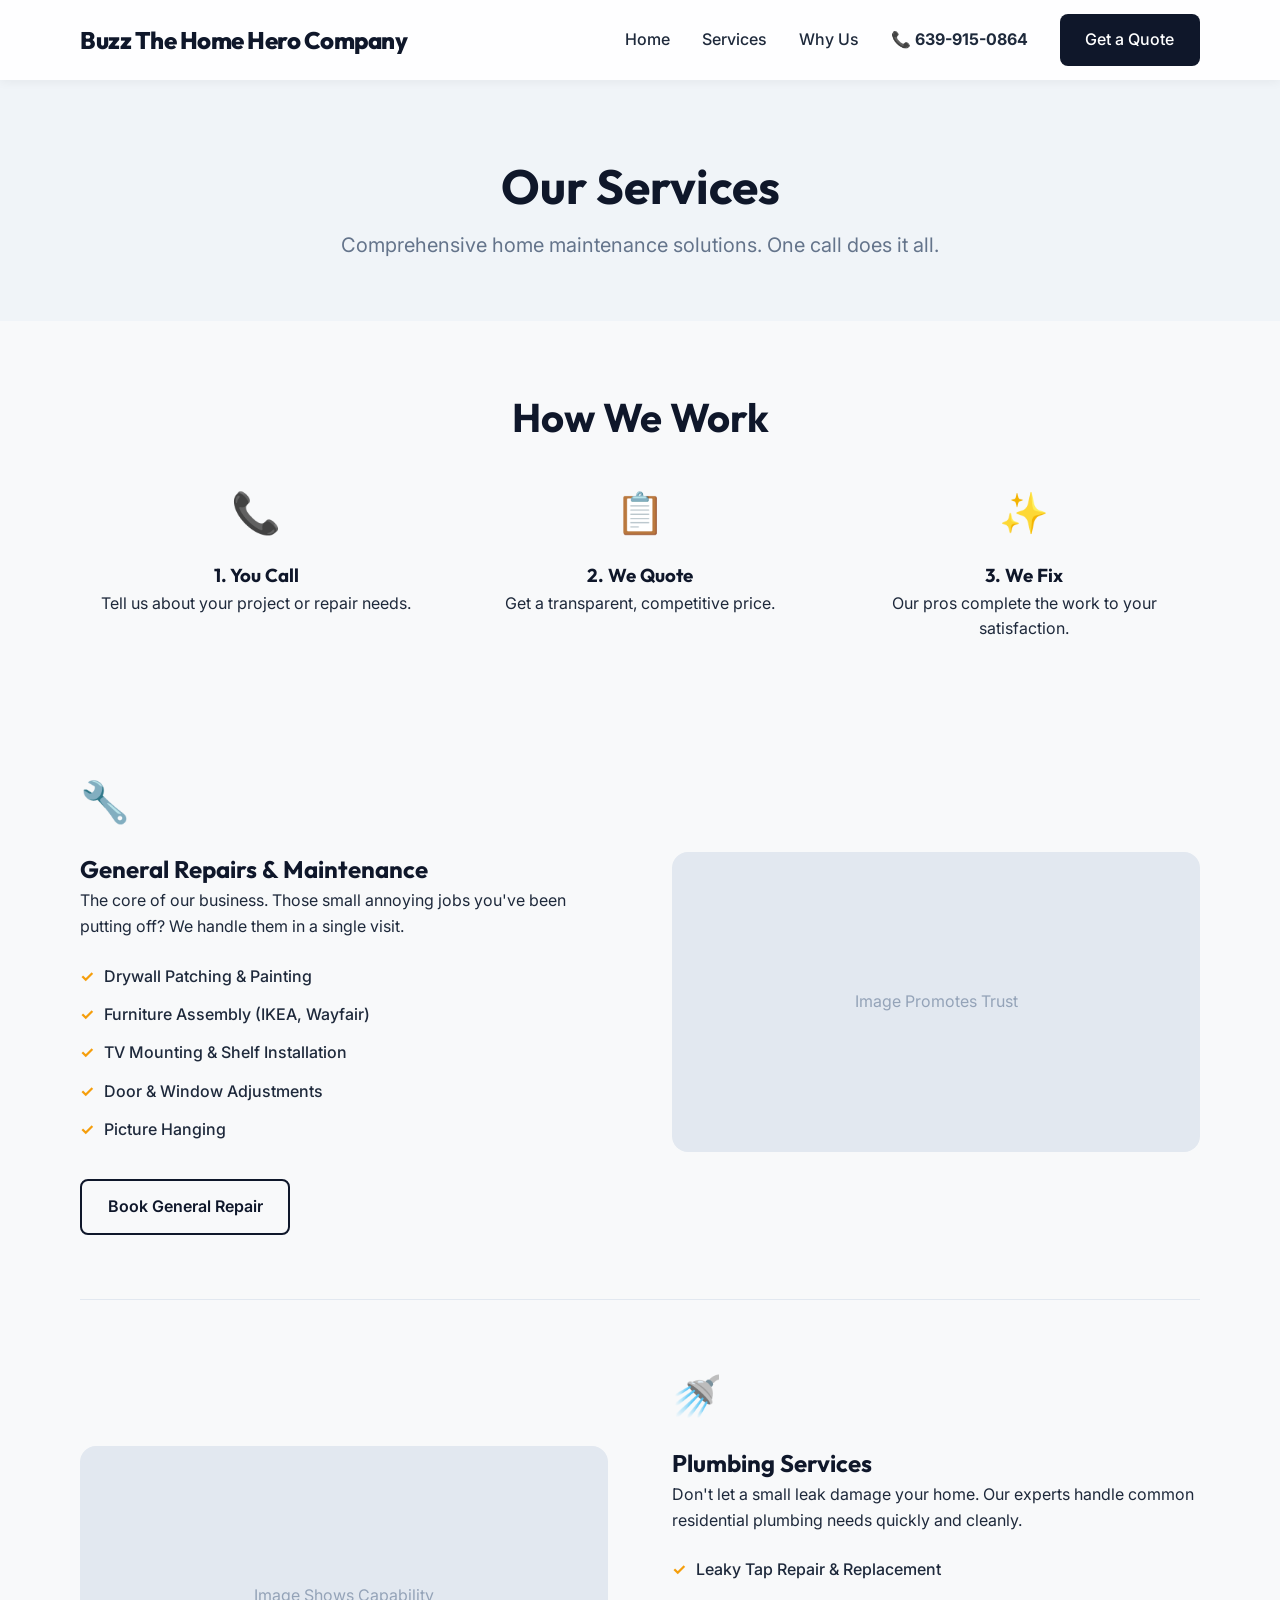
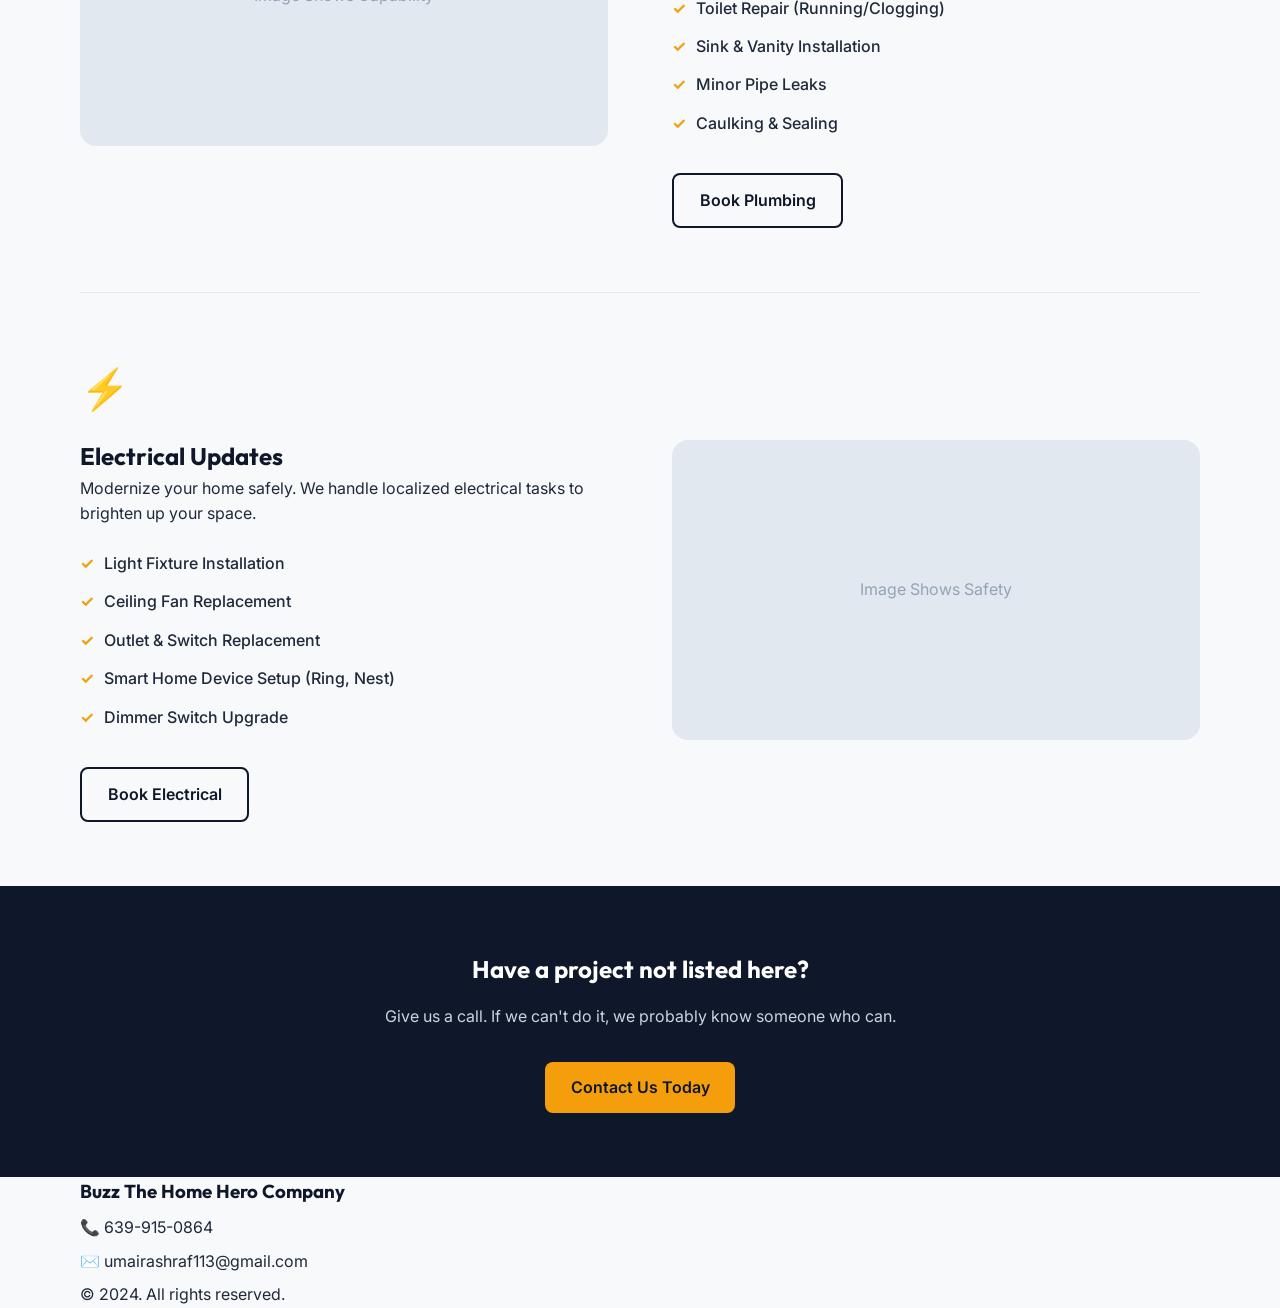
==== services.html @ aa2b8239 "Create dedicated Services page" ====
<!DOCTYPE html>
<html lang="en">

<head>
    <meta charset="UTF-8">
    <meta name="viewport" content="width=device-width, initial-scale=1.0">
    <meta name="description"
        content="Full list of handyman services by Buzz The Home Hero Company. Plumbing, Electrical, Repairs, and more.">
    <title>Services | Buzz The Home Hero Company</title>
    <link rel="stylesheet" href="style.css">
    <link rel="preconnect" href="https://fonts.googleapis.com">
    <link rel="preconnect" href="https://fonts.gstatic.com" crossorigin>
    <link
        href="https://fonts.googleapis.com/css2?family=Inter:wght@400;500;600;700&family=Outfit:wght@500;700&display=swap"
        rel="stylesheet">
</head>

<body>
    <!-- Navigation -->
    <header class="header" id="header">
        <div class="container header-container">
            <a href="index.html" class="logo">Buzz The Home Hero Company</a>
            <nav class="nav">
                <ul class="nav-list">
                    <li><a href="index.html" class="nav-link">Home</a></li>
                    <li><a href="services.html" class="nav-link active">Services</a></li>
                    <li><a href="index.html#why-us" class="nav-link">Why Us</a></li>
                    <li><a href="tel:6399150864" class="nav-link" style="font-weight: 700;">📞 639-915-0864</a></li>
                    <li><a href="index.html#contact" class="nav-link btn btn-primary">Get a Quote</a></li>
                </ul>
                <button class="mobile-toggle" aria-label="Toggle Menu">
                    <span class="bar"></span>
                    <span class="bar"></span>
                    <span class="bar"></span>
                </button>
            </nav>
        </div>
    </header>

    <main>
        <!-- Page Header -->
        <section class="page-header"
            style="padding-top: 160px; padding-bottom: 60px; background-color: #f0f4f8; text-align: center;">
            <div class="container">
                <h1 class="hero-title" style="font-size: 3rem; margin-bottom: 1rem;">Our Services</h1>
                <p class="hero-subtitle" style="margin: 0 auto;">Comprehensive home maintenance solutions. One call does
                    it all.</p>
            </div>
        </section>

        <!-- Use Process Section (Visual Improvement) -->
        <section class="section">
            <div class="container">
                <h2 class="section-title">How We Work</h2>
                <div class="features-grid">
                    <div class="feature">
                        <div class="icon">📞</div>
                        <h3>1. You Call</h3>
                        <p>Tell us about your project or repair needs.</p>
                    </div>
                    <div class="feature">
                        <div class="icon">📋</div>
                        <h3>2. We Quote</h3>
                        <p>Get a transparent, competitive price.</p>
                    </div>
                    <div class="feature">
                        <div class="icon">✨</div>
                        <h3>3. We Fix</h3>
                        <p>Our pros complete the work to your satisfaction.</p>
                    </div>
                </div>
            </div>
        </section>

        <!-- Detailed Services -->
        <section class="section">
            <div class="container">

                <!-- Category 1 -->
                <div class="service-detail-row">
                    <div class="service-text">
                        <div class="icon">🔧</div>
                        <h2>General Repairs & Maintenance</h2>
                        <p>The core of our business. Those small annoying jobs you've been putting off? We handle them
                            in a single visit.</p>
                        <ul class="service-list">
                            <li>Drywall Patching & Painting</li>
                            <li>Furniture Assembly (IKEA, Wayfair)</li>
                            <li>TV Mounting & Shelf Installation</li>
                            <li>Door & Window Adjustments</li>
                            <li>Picture Hanging</li>
                        </ul>
                        <a href="index.html#contact" class="btn btn-outline"
                            style="margin-left: 0; margin-top: 1.5rem;">Book General Repair</a>
                    </div>
                    <div class="service-image-placeholder">
                        <!-- Placeholder for future image -->
                        <div
                            style="background: #e2e8f0; width: 100%; height: 300px; border-radius: 16px; display: flex; align-items: center; justify-content: center; color: #94a3b8;">
                            Image Promotes Trust
                        </div>
                    </div>
                </div>

                <hr style="border: 0; border-top: 1px solid #e2e8f0; margin: 4rem 0;">

                <!-- Category 2 -->
                <div class="service-detail-row reverse">
                    <div class="service-text">
                        <div class="icon">🚿</div>
                        <h2>Plumbing Services</h2>
                        <p>Don't let a small leak damage your home. Our experts handle common residential plumbing needs
                            quickly and cleanly.</p>
                        <ul class="service-list">
                            <li>Leaky Tap Repair & Replacement</li>
                            <li>Toilet Repair (Running/Clogging)</li>
                            <li>Sink & Vanity Installation</li>
                            <li>Minor Pipe Leaks</li>
                            <li>Caulking & Sealing</li>
                        </ul>
                        <a href="index.html#contact" class="btn btn-outline"
                            style="margin-left: 0; margin-top: 1.5rem;">Book Plumbing</a>
                    </div>
                    <div class="service-image-placeholder">
                        <div
                            style="background: #e2e8f0; width: 100%; height: 300px; border-radius: 16px; display: flex; align-items: center; justify-content: center; color: #94a3b8;">
                            Image Shows Capability
                        </div>
                    </div>
                </div>

                <hr style="border: 0; border-top: 1px solid #e2e8f0; margin: 4rem 0;">

                <!-- Category 3 -->
                <div class="service-detail-row">
                    <div class="service-text">
                        <div class="icon">⚡</div>
                        <h2>Electrical Updates</h2>
                        <p>Modernize your home safely. We handle localized electrical tasks to brighten up your space.
                        </p>
                        <ul class="service-list">
                            <li>Light Fixture Installation</li>
                            <li>Ceiling Fan Replacement</li>
                            <li>Outlet & Switch Replacement</li>
                            <li>Smart Home Device Setup (Ring, Nest)</li>
                            <li>Dimmer Switch Upgrade</li>
                        </ul>
                        <a href="index.html#contact" class="btn btn-outline"
                            style="margin-left: 0; margin-top: 1.5rem;">Book Electrical</a>
                    </div>
                    <div class="service-image-placeholder">
                        <div
                            style="background: #e2e8f0; width: 100%; height: 300px; border-radius: 16px; display: flex; align-items: center; justify-content: center; color: #94a3b8;">
                            Image Shows Safety
                        </div>
                    </div>
                </div>

            </div>
        </section>

        <!-- CTA Banner -->
        <section class="section" style="background-color: var(--color-primary); color: white; text-align: center;">
            <div class="container">
                <h2 style="color: white; margin-bottom: 1rem;">Have a project not listed here?</h2>
                <p style="margin-bottom: 2rem; color: #cbd5e1;">Give us a call. If we can't do it, we probably know
                    someone who can.</p>
                <a href="index.html#contact" class="btn"
                    style="background-color: var(--color-accent); color: var(--color-primary);">Contact Us Today</a>
            </div>
        </section>

    </main>

    <footer class="footer">
        <div class="container footer-content">
            <div class="footer-brand">
                <h3>Buzz The Home Hero Company</h3>
                <p style="margin: 0.5rem 0;">📞 <a href="tel:6399150864">639-915-0864</a></p>
                <p style="margin: 0.5rem 0;">✉️ <a href="mailto:umairashraf113@gmail.com">umairashraf113@gmail.com</a>
                </p>
                <p>&copy; 2024. All rights reserved.</p>
            </div>
        </div>
    </footer>

    <script src="script.js"></script>
</body>

</html>
---- style.css ----
:root {
    /* Color Palette */
    --color-bg: #F8F9FA;
    --color-surface: #FFFFFF;
    --color-primary: #0F172A;
    /* Deep Navy */
    --color-accent: #F59E0B;
    /* Amber/Gold */
    --color-text-main: #1E293B;
    --color-text-muted: #64748B;

    /* Typography */
    --font-heading: 'Outfit', sans-serif;
    --font-body: 'Inter', sans-serif;

    /* Spacing */
    --spacing-sm: 1rem;
    --spacing-md: 2rem;
    --spacing-lg: 4rem;

    /* Transitions */
    --transition-base: 0.3s ease;
}

* {
    margin: 0;
    padding: 0;
    box-sizing: border-box;
}

body {
    background-color: var(--color-bg);
    color: var(--color-text-main);
    font-family: var(--font-body);
    line-height: 1.6;
    overflow-x: hidden;
}

h1,
h2,
h3,
.logo {
    font-family: var(--font-heading);
    font-weight: 700;
    color: var(--color-primary);
}

a {
    text-decoration: none;
    color: inherit;
    transition: var(--transition-base);
}

ul {
    list-style: none;
}

/* Utilities */
.container {
    width: 90%;
    max-width: 1200px;
    margin: 0 auto;
    padding: 0 var(--spacing-sm);
}

.section {
    padding: var(--spacing-lg) 0;
}

.section-title {
    font-size: 2.5rem;
    margin-bottom: var(--spacing-md);
    text-align: center;
}

.btn {
    display: inline-block;
    padding: 0.8rem 1.6rem;
    border-radius: 8px;
    font-weight: 600;
    cursor: pointer;
    border: none;
    transition: all var(--transition-base);
}

.btn-primary {
    background-color: var(--color-primary);
    color: var(--color-surface);
}

.btn-primary:hover {
    background-color: var(--color-accent);
    color: var(--color-primary);
    transform: translateY(-2px);
}

.btn-outline {
    border: 2px solid var(--color-primary);
    color: var(--color-primary);
    margin-left: 1rem;
}

.btn-outline:hover {
    background-color: var(--color-primary);
    color: var(--color-surface);
}

/* Header */
.header {
    background-color: rgba(255, 255, 255, 0.9);
    backdrop-filter: blur(10px);
    position: fixed;
    width: 100%;
    top: 0;
    z-index: 1000;
    box-shadow: 0 2px 10px rgba(0, 0, 0, 0.05);
}

.header-container {
    display: flex;
    justify-content: space-between;
    align-items: center;
    height: 80px;
}

.logo {
    font-size: 1.5rem;
    font-weight: 800;
    letter-spacing: -0.5px;
}

.nav-list {
    display: flex;
    gap: 2rem;
    align-items: center;
}

.nav-link {
    font-weight: 500;
    font-size: 1rem;
}

.nav-link:hover {
    color: var(--color-accent);
}

.mobile-toggle {
    display: none;
    flex-direction: column;
    gap: 6px;
    background: none;
    border: none;
    cursor: pointer;
}

.bar {
    width: 25px;
    height: 2px;
    background-color: var(--color-primary);
    transition: 0.3s;
}

/* Hero */
.hero {
    padding-top: 160px;
    padding-bottom: 100px;
    background: linear-gradient(135deg, #f0f4f8 0%, #ffffff 100%);
}

.hero-title {
    font-size: 4rem;
    line-height: 1.1;
    margin-bottom: 1.5rem;
}

.hero-subtitle {
    font-size: 1.25rem;
    color: var(--color-text-muted);
    max-width: 600px;
    margin-bottom: 2rem;
}

/* Services */
.services-grid {
    display: grid;
    grid-template-columns: repeat(auto-fit, minmax(280px, 1fr));
    gap: 2rem;
}

.service-card {
    background: var(--color-surface);
    padding: 2rem;
    border-radius: 16px;
    box-shadow: 0 4px 6px -1px rgba(0, 0, 0, 0.05);
    transition: transform 0.3s ease, box-shadow 0.3s ease;
}

.service-card:hover {
    transform: translateY(-5px);
    box-shadow: 0 20px 25px -5px rgba(0, 0, 0, 0.1);
}

.icon {
    font-size: 2.5rem;
    margin-bottom: 1rem;
}

/* Why Us */
.features-grid {
    display: grid;
    grid-template-columns: repeat(3, 1fr);
    gap: 2rem;
    text-align: center;
}

/* Contact */
.contact-container {
    display: grid;
    grid-template-columns: 1fr 1fr;
    gap: 4rem;
    align-items: start;
}

.contact-form {
    background: var(--color-surface);
    padding: 2rem;
    border-radius: 16px;
    box-shadow: 0 4px 6px -1px rgba(0, 0, 0, 0.05);
}

.form-group {
    margin-bottom: 1.5rem;
}

label {
    display: block;
    margin-bottom: 0.5rem;
    font-weight: 500;
    color: var(--color-text-main);
}

input,
textarea {
    width: 100%;
    padding: 0.8rem;
    border: 1px solid #e2e8f0;
    border-radius: 8px;
    font-family: inherit;
    font-size: 1rem;
    transition: border-color 0.2s;
}

input:focus,
textarea:focus {
    outline: none;
    border-color: var(--color-primary);
    box-shadow: 0 0 0 3px rgba(15, 23, 42, 0.1);
}

/* Mobile Responsive */
@media (max-width: 768px) {
    .hero-title {
        font-size: 2.5rem;
    }

    .nav {
        position: fixed;
        top: 80px;
        right: -100%;
        background-color: var(--color-surface);
        width: 100%;
        height: calc(100vh - 80px);
        padding: 2rem;
        transition: 0.3s ease-in-out;
        box-shadow: 0 2px 10px rgba(0, 0, 0, 0.1);
    }

    .nav.active {
        right: 0;
    }

    .nav-list {
        flex-direction: column;
        align-items: flex-start;
    }

    .mobile-toggle {
        display: flex;
    }

    .contact-container,
    .features-grid {
        grid-template-columns: 1fr;
        gap: 2rem;
    }
}

/* Service Tags */
.service-tags {
    display: flex;
    flex-wrap: wrap;
    gap: 0.5rem;
    margin-top: 1rem;
}

.service-tag {
    background-color: #F1F5F9;
    color: var(--color-primary);
    padding: 0.25rem 0.75rem;
    border-radius: 20px;
    font-size: 0.85rem;
    font-weight: 500;
}

/* Services Page Specifics */
.service-detail-row {
    display: grid;
    grid-template-columns: 1fr 1fr;
    gap: 4rem;
    align-items: center;
}

.service-detail-row.reverse {
    direction: rtl;
}

.service-detail-row.reverse>* {
    direction: ltr;
}

.service-list {
    list-style: none;
    margin-top: 1.5rem;
}

.service-list li {
    position: relative;
    padding-left: 1.5rem;
    margin-bottom: 0.8rem;
    font-weight: 500;
}

.service-list li::before {
    content: "✓";
    position: absolute;
    left: 0;
    color: var(--color-accent);
    font-weight: bold;
}

@media (max-width: 768px) {
    .service-detail-row {
        grid-template-columns: 1fr;
        gap: 2rem;
    }

    .service-detail-row.reverse {
        direction: ltr;
    }
}
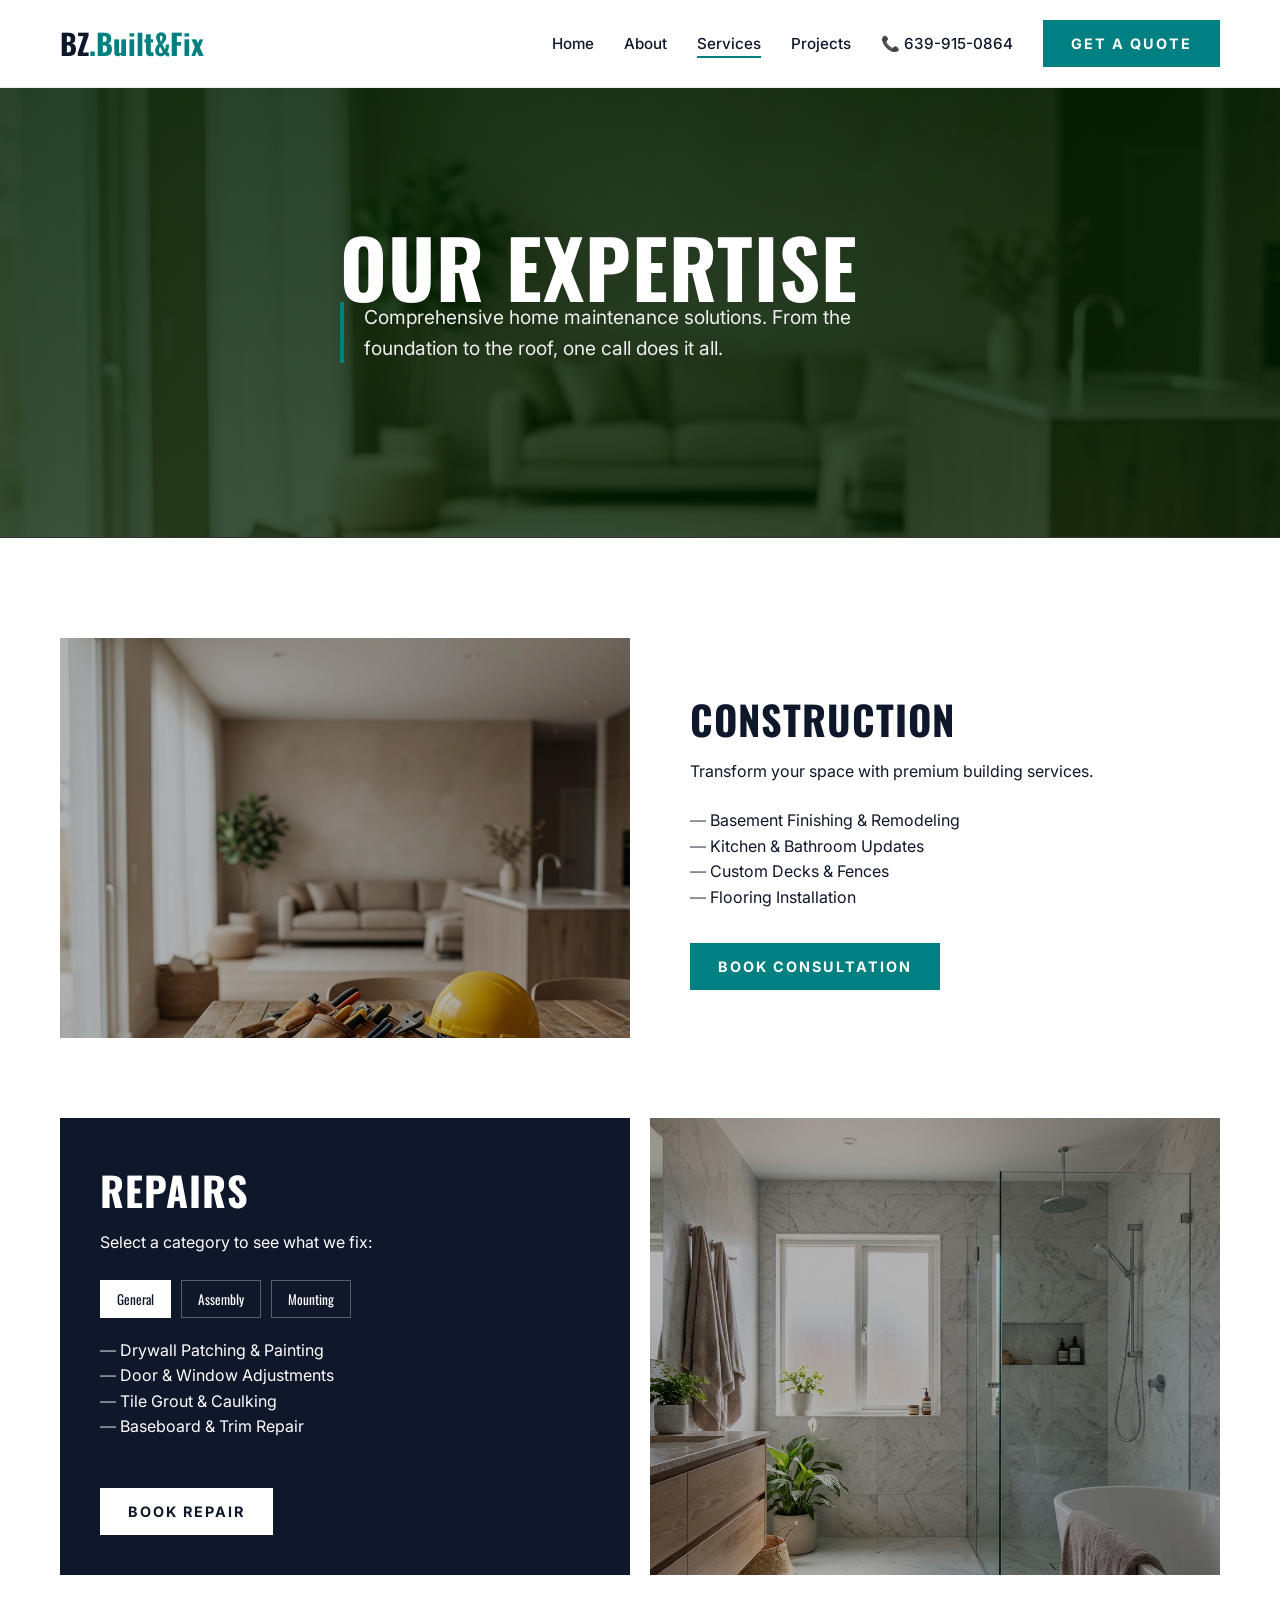
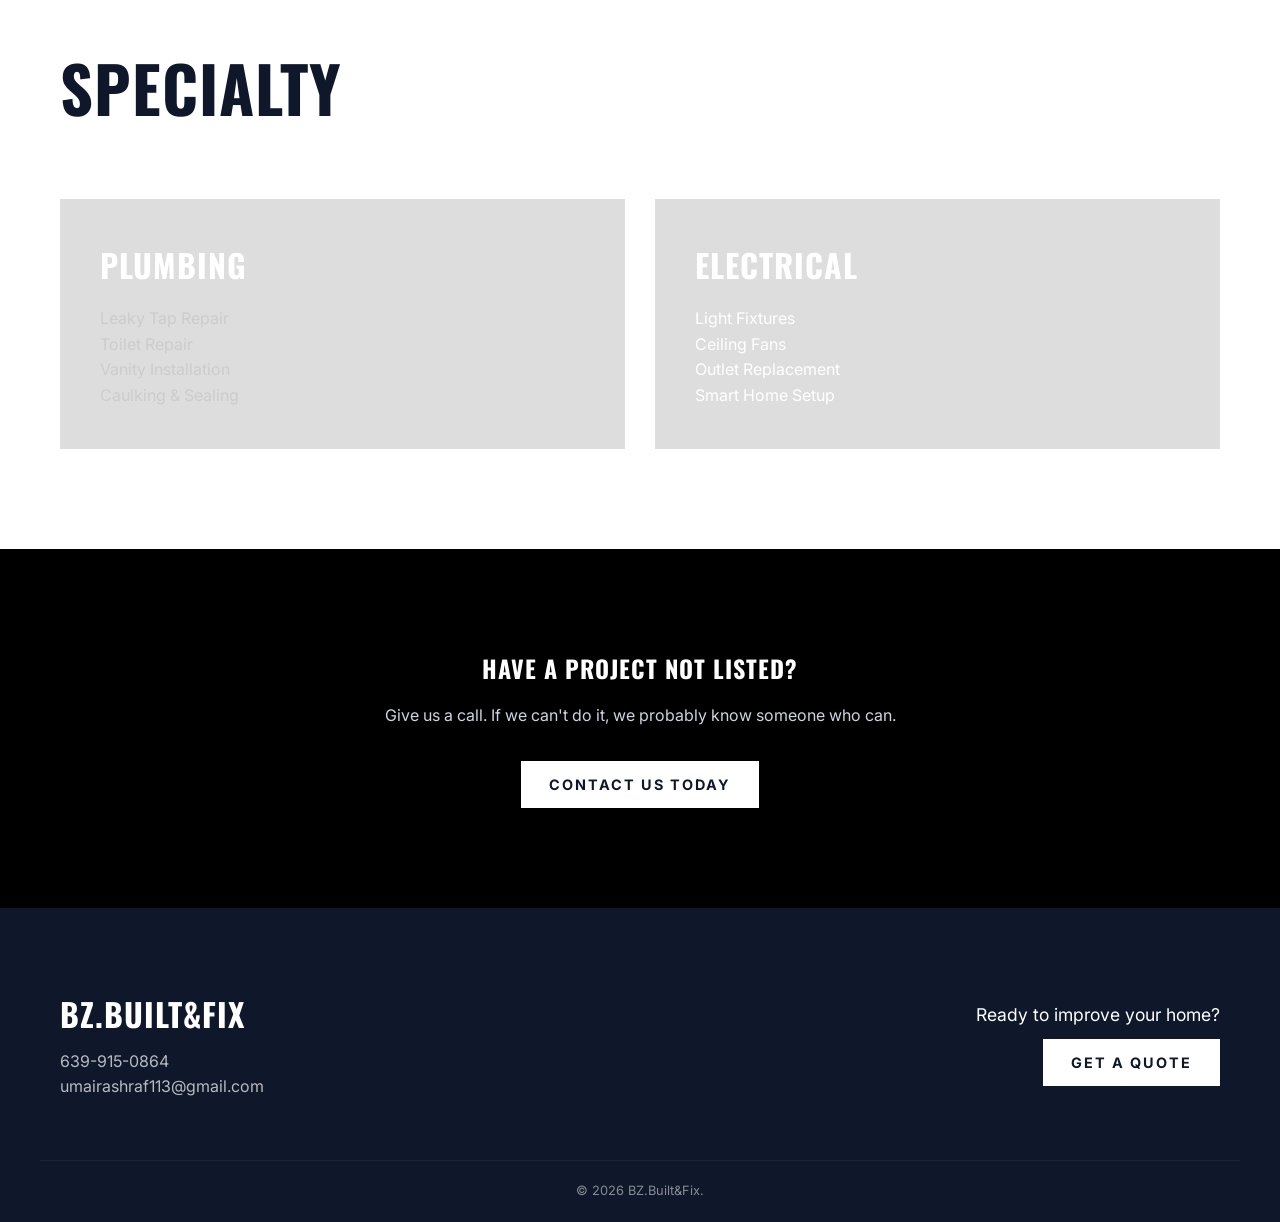
==== commit 8149c38e: "Rebrand to BZ.Built&Fix - Kaptaan Theme" ====
--- a/services.html
+++ b/services.html
@@ -5,154 +5,160 @@
     <meta charset="UTF-8">
     <meta name="viewport" content="width=device-width, initial-scale=1.0">
     <meta name="description"
-        content="Full list of handyman services by Buzz The Home Hero Company. Plumbing, Electrical, Repairs, and more.">
-    <title>Services | Buzz The Home Hero Company</title>
+        content="Comprehensive home maintenance list: Drywall, Painting, Flooring, Decks, Plumbing leaks, and Fixture installation. Reliable and insured services in Oakville.">
+    <title>Our Services | Construction, Plumbing & Electrical | BZ.Built&Fix</title>
     <link rel="stylesheet" href="style.css">
     <link rel="preconnect" href="https://fonts.googleapis.com">
     <link rel="preconnect" href="https://fonts.gstatic.com" crossorigin>
     <link
-        href="https://fonts.googleapis.com/css2?family=Inter:wght@400;500;600;700&family=Outfit:wght@500;700&display=swap"
+        href="https://fonts.googleapis.com/css2?family=Inter:wght@400;500;600;700&family=Oswald:wght@500;700&display=swap"
         rel="stylesheet">
 </head>
 
 <body>
-    <!-- Navigation -->
-    <header class="header" id="header">
+    <!-- Header -->
+    <header class="header">
         <div class="container header-container">
-            <a href="index.html" class="logo">Buzz The Home Hero Company</a>
+            <a href="index.html" class="logo">
+                <span class="logo-text">BZ<span class="logo-highlight">.Built&Fix</span></span>
+            </a>
             <nav class="nav">
-                <ul class="nav-list">
-                    <li><a href="index.html" class="nav-link">Home</a></li>
-                    <li><a href="services.html" class="nav-link active">Services</a></li>
-                    <li><a href="index.html#why-us" class="nav-link">Why Us</a></li>
-                    <li><a href="tel:6399150864" class="nav-link" style="font-weight: 700;">📞 639-915-0864</a></li>
-                    <li><a href="index.html#contact" class="nav-link btn btn-primary">Get a Quote</a></li>
-                </ul>
+                <!-- Mobile Call Button -->
+                <a href="tel:6399150864" class="mobile-call-btn" aria-label="Call Us">📞</a>
+
                 <button class="mobile-toggle" aria-label="Toggle Menu">
                     <span class="bar"></span>
                     <span class="bar"></span>
                     <span class="bar"></span>
                 </button>
+                <ul class="nav-list">
+                    <li><a href="index.html" class="nav-link">Home</a></li>
+                    <li><a href="about.html" class="nav-link">About</a></li>
+                    <li><a href="services.html" class="nav-link active">Services</a></li>
+                    <li><a href="index.html#projects" class="nav-link">Projects</a></li>
+                    <li><a href="tel:6399150864" class="nav-link" style="color: var(--color-gold);">📞 639-915-0864</a>
+                    </li>
+                    <li><a href="index.html#contact" class="btn btn-primary">Get a Quote</a></li>
+                </ul>
             </nav>
         </div>
     </header>
 
     <main>
-        <!-- Page Header -->
-        <section class="page-header"
-            style="padding-top: 160px; padding-bottom: 60px; background-color: #f0f4f8; text-align: center;">
+        <!-- Page Header (Editorial Style) -->
+        <section class="hero-editorial" style="min-height: 50vh;">
             <div class="container">
-                <h1 class="hero-title" style="font-size: 3rem; margin-bottom: 1rem;">Our Services</h1>
-                <p class="hero-subtitle" style="margin: 0 auto;">Comprehensive home maintenance solutions. One call does
-                    it all.</p>
+                <h1 class="hero-headline" style="font-size: 5rem;">OUR EXPERTISE</h1>
+                <p class="intro-paragraph" style="max-width: 600px; border-left-color: var(--primary);">
+                    Comprehensive home maintenance solutions. From the foundation to the roof, one call does it all.
+                </p>
             </div>
         </section>
 
-        <!-- Use Process Section (Visual Improvement) -->
-        <section class="section">
+        <!-- Detailed Services -->
+        <section class="section-padding">
             <div class="container">
-                <h2 class="section-title">How We Work</h2>
-                <div class="features-grid">
-                    <div class="feature">
-                        <div class="icon">📞</div>
-                        <h3>1. You Call</h3>
-                        <p>Tell us about your project or repair needs.</p>
-                    </div>
-                    <div class="feature">
-                        <div class="icon">📋</div>
-                        <h3>2. We Quote</h3>
-                        <p>Get a transparent, competitive price.</p>
-                    </div>
-                    <div class="feature">
-                        <div class="icon">✨</div>
-                        <h3>3. We Fix</h3>
-                        <p>Our pros complete the work to your satisfaction.</p>
-                    </div>
-                </div>
-            </div>
-        </section>
-
-        <!-- Detailed Services -->
-        <section class="section">
-            <div class="container">
-
-                <!-- Category 1 -->
-                <div class="service-detail-row">
-                    <div class="service-text">
-                        <div class="icon">🔧</div>
-                        <h2>General Repairs & Maintenance</h2>
-                        <p>The core of our business. Those small annoying jobs you've been putting off? We handle them
-                            in a single visit.</p>
-                        <ul class="service-list">
-                            <li>Drywall Patching & Painting</li>
-                            <li>Furniture Assembly (IKEA, Wayfair)</li>
-                            <li>TV Mounting & Shelf Installation</li>
-                            <li>Door & Window Adjustments</li>
-                            <li>Picture Hanging</li>
-                        </ul>
-                        <a href="index.html#contact" class="btn btn-outline"
-                            style="margin-left: 0; margin-top: 1.5rem;">Book General Repair</a>
-                    </div>
-                    <div class="service-image-placeholder">
-                        <!-- Placeholder for future image -->
-                        <div
-                            style="background: #e2e8f0; width: 100%; height: 300px; border-radius: 16px; display: flex; align-items: center; justify-content: center; color: #94a3b8;">
-                            Image Promotes Trust
+
+                <!-- Category 1: Construction -->
+                <div class="masonry-grid"
+                    style="grid-template-columns: 1fr 1fr; grid-template-rows: auto; margin-bottom: 5rem;">
+                    <div class="masonry-item"
+                        style="background-image: linear-gradient(rgba(0,0,0,0.3), rgba(0,0,0,0.3)), url('images/hero-bg.png'); background-size: cover; min-height: 400px;">
+                        <!-- Image Column -->
+                    </div>
+                    <div class="masonry-item item-medium bg-white text-dark"
+                        style="grid-column: auto; grid-row: auto; justify-content: center;">
+                        <div class="masonry-content">
+                            <h2 class="masonry-title text-dark">CONSTRUCTION</h2>
+                            <p style="margin-bottom: 1.5rem;">Transform your space with premium building services.</p>
+                            <ul class="masonry-list" style="color: var(--dark);">
+                                <li>Basement Finishing & Remodeling</li>
+                                <li>Kitchen & Bathroom Updates</li>
+                                <li>Custom Decks & Fences</li>
+                                <li>Flooring Installation</li>
+                            </ul>
+                            <a href="index.html#contact" class="btn btn-primary">Book Consultation</a>
                         </div>
                     </div>
                 </div>
 
-                <hr style="border: 0; border-top: 1px solid #e2e8f0; margin: 4rem 0;">
-
-                <!-- Category 2 -->
-                <div class="service-detail-row reverse">
-                    <div class="service-text">
-                        <div class="icon">🚿</div>
-                        <h2>Plumbing Services</h2>
-                        <p>Don't let a small leak damage your home. Our experts handle common residential plumbing needs
-                            quickly and cleanly.</p>
-                        <ul class="service-list">
-                            <li>Leaky Tap Repair & Replacement</li>
-                            <li>Toilet Repair (Running/Clogging)</li>
-                            <li>Sink & Vanity Installation</li>
-                            <li>Minor Pipe Leaks</li>
+                <!-- Category 2: Repairs -->
+                <div class="masonry-grid"
+                    style="grid-template-columns: 1fr 1fr; grid-template-rows: auto; margin-bottom: 5rem;">
+                    <div class="masonry-item item-medium bg-dark text-white"
+                        style="grid-column: auto; grid-row: auto; justify-content: center;">
+                        <div class="masonry-content">
+                            <h2 class="masonry-title text-white">REPAIRS</h2>
+                            <p style="margin-bottom: 1.5rem;">Select a category to see what we fix:</p>
+
+                            <!-- Tab Navigation -->
+                            <div class="tabs-nav">
+                                <button class="tab-btn active" data-tab="general">General</button>
+                                <button class="tab-btn" data-tab="assembly">Assembly</button>
+                                <button class="tab-btn" data-tab="mounting">Mounting</button>
+                            </div>
+
+                            <!-- Tab Content: General -->
+                            <div id="general" class="tab-content active">
+                                <ul class="masonry-list" style="color: white;">
+                                    <li>Drywall Patching & Painting</li>
+                                    <li>Door & Window Adjustments</li>
+                                    <li>Tile Grout & Caulking</li>
+                                    <li>Baseboard & Trim Repair</li>
+                                </ul>
+                            </div>
+
+                            <!-- Tab Content: Assembly -->
+                            <div id="assembly" class="tab-content">
+                                <ul class="masonry-list" style="color: white;">
+                                    <li>IKEA / Wayfair Furniture</li>
+                                    <li>Office Desk Setup</li>
+                                    <li>Bed Frame Assembly</li>
+                                    <li>Exercise Equipment</li>
+                                </ul>
+                            </div>
+
+                            <!-- Tab Content: Mounting -->
+                            <div id="mounting" class="tab-content">
+                                <ul class="masonry-list" style="color: white;">
+                                    <li>TV Wall Mounting</li>
+                                    <li>Heavy Mirror Hanging</li>
+                                    <li>Floating Shelves</li>
+                                    <li>Curtain Rods & Blinds</li>
+                                </ul>
+                            </div>
+
+                            <a href="index.html#contact" class="btn btn-white" style="margin-top: 1rem;">Book Repair</a>
+                        </div>
+                    </div>
+                    <div class="masonry-item"
+                        style="background-image: linear-gradient(rgba(0,0,0,0.3), rgba(0,0,0,0.3)), url('images/bath.png'); background-size: cover; min-height: 400px;">
+                        <!-- Image Column -->
+                    </div>
+                </div>
+
+                <!-- Category 3: Plumbing/Electrical (Split) -->
+                <div class="header-split">
+                    <h2 class="section-header-bold">SPECIALTY</h2>
+                </div>
+                <div class="project-row" style="grid-template-columns: 1fr 1fr;">
+                    <div class="project-tile bg-dark" style="height: auto; padding: 40px;">
+                        <h3 class="text-white" style="font-size: 2rem; margin-bottom: 1rem;">PLUMBING</h3>
+                        <ul class="masonry-list-simple" style="color: #ccc;">
+                            <li>Leaky Tap Repair</li>
+                            <li>Toilet Repair</li>
+                            <li>Vanity Installation</li>
                             <li>Caulking & Sealing</li>
                         </ul>
-                        <a href="index.html#contact" class="btn btn-outline"
-                            style="margin-left: 0; margin-top: 1.5rem;">Book Plumbing</a>
-                    </div>
-                    <div class="service-image-placeholder">
-                        <div
-                            style="background: #e2e8f0; width: 100%; height: 300px; border-radius: 16px; display: flex; align-items: center; justify-content: center; color: #94a3b8;">
-                            Image Shows Capability
-                        </div>
-                    </div>
-                </div>
-
-                <hr style="border: 0; border-top: 1px solid #e2e8f0; margin: 4rem 0;">
-
-                <!-- Category 3 -->
-                <div class="service-detail-row">
-                    <div class="service-text">
-                        <div class="icon">⚡</div>
-                        <h2>Electrical Updates</h2>
-                        <p>Modernize your home safely. We handle localized electrical tasks to brighten up your space.
-                        </p>
-                        <ul class="service-list">
-                            <li>Light Fixture Installation</li>
-                            <li>Ceiling Fan Replacement</li>
-                            <li>Outlet & Switch Replacement</li>
-                            <li>Smart Home Device Setup (Ring, Nest)</li>
-                            <li>Dimmer Switch Upgrade</li>
+                    </div>
+                    <div class="project-tile bg-primary" style="height: auto; padding: 40px;">
+                        <h3 class="text-white" style="font-size: 2rem; margin-bottom: 1rem;">ELECTRICAL</h3>
+                        <ul class="masonry-list-simple" style="color: white;">
+                            <li>Light Fixtures</li>
+                            <li>Ceiling Fans</li>
+                            <li>Outlet Replacement</li>
+                            <li>Smart Home Setup</li>
                         </ul>
-                        <a href="index.html#contact" class="btn btn-outline"
-                            style="margin-left: 0; margin-top: 1.5rem;">Book Electrical</a>
-                    </div>
-                    <div class="service-image-placeholder">
-                        <div
-                            style="background: #e2e8f0; width: 100%; height: 300px; border-radius: 16px; display: flex; align-items: center; justify-content: center; color: #94a3b8;">
-                            Image Shows Safety
-                        </div>
                     </div>
                 </div>
 
@@ -160,27 +166,31 @@
         </section>
 
         <!-- CTA Banner -->
-        <section class="section" style="background-color: var(--color-primary); color: white; text-align: center;">
+        <section class="section-padding bg-black text-white" style="text-align: center;">
             <div class="container">
-                <h2 style="color: white; margin-bottom: 1rem;">Have a project not listed here?</h2>
+                <h2 style="color: white; margin-bottom: 1rem;">HAVE A PROJECT NOT LISTED?</h2>
                 <p style="margin-bottom: 2rem; color: #cbd5e1;">Give us a call. If we can't do it, we probably know
                     someone who can.</p>
-                <a href="index.html#contact" class="btn"
-                    style="background-color: var(--color-accent); color: var(--color-primary);">Contact Us Today</a>
+                <a href="index.html#contact" class="btn btn-white">Contact Us Today</a>
             </div>
         </section>
 
     </main>
 
-    <footer class="footer">
-        <div class="container footer-content">
+    <footer class="footer-simple">
+        <div class="container footer-flex">
             <div class="footer-brand">
-                <h3>Buzz The Home Hero Company</h3>
-                <p style="margin: 0.5rem 0;">📞 <a href="tel:6399150864">639-915-0864</a></p>
-                <p style="margin: 0.5rem 0;">✉️ <a href="mailto:umairashraf113@gmail.com">umairashraf113@gmail.com</a>
-                </p>
-                <p>&copy; 2024. All rights reserved.</p>
-            </div>
+                <h3>BZ.Built&Fix</h3>
+                <p>639-915-0864</p>
+                <p>umairashraf113@gmail.com</p>
+            </div>
+            <div class="footer-cta">
+                <p>Ready to improve your home?</p>
+                <a href="index.html#contact" class="btn btn-white">GET A QUOTE</a>
+            </div>
+        </div>
+        <div class="container copyright">
+            &copy; 2026 BZ.Built&Fix.
         </div>
     </footer>
 
--- a/style.css
+++ b/style.css
@@ -1,25 +1,12 @@
 :root {
-    /* Color Palette */
-    --color-bg: #F8F9FA;
-    --color-surface: #FFFFFF;
-    --color-primary: #0F172A;
-    /* Deep Navy */
-    --color-accent: #F59E0B;
-    /* Amber/Gold */
-    --color-text-main: #1E293B;
-    --color-text-muted: #64748B;
-
-    /* Typography */
-    --font-heading: 'Outfit', sans-serif;
+    --primary: #008080;
+    /* Teal */
+    --dark: #0f172a;
+    /* Deep Navy/Black */
+    --light: #f8f9fa;
+    --white: #ffffff;
+    --font-heading: 'Oswald', sans-serif;
     --font-body: 'Inter', sans-serif;
-
-    /* Spacing */
-    --spacing-sm: 1rem;
-    --spacing-md: 2rem;
-    --spacing-lg: 4rem;
-
-    /* Transitions */
-    --transition-base: 0.3s ease;
 }
 
 * {
@@ -29,9 +16,8 @@
 }
 
 body {
-    background-color: var(--color-bg);
-    color: var(--color-text-main);
     font-family: var(--font-body);
+    color: var(--dark);
     line-height: 1.6;
     overflow-x: hidden;
 }
@@ -39,322 +25,726 @@
 h1,
 h2,
 h3,
-.logo {
+h4,
+h5,
+h6 {
     font-family: var(--font-heading);
+    text-transform: uppercase;
     font-weight: 700;
-    color: var(--color-primary);
+    letter-spacing: 1px;
 }
 
 a {
     text-decoration: none;
     color: inherit;
-    transition: var(--transition-base);
+    transition: all 0.3s ease;
 }
 
 ul {
     list-style: none;
 }
 
-/* Utilities */
+img {
+    max-width: 100%;
+    display: block;
+}
+
+/* UTILITIES */
 .container {
-    width: 90%;
     max-width: 1200px;
     margin: 0 auto;
-    padding: 0 var(--spacing-sm);
-}
-
-.section {
-    padding: var(--spacing-lg) 0;
-}
-
-.section-title {
-    font-size: 2.5rem;
-    margin-bottom: var(--spacing-md);
-    text-align: center;
+    padding: 0 20px;
+}
+
+.section-padding {
+    padding: 100px 0;
+}
+
+.bg-dark {
+    background: var(--dark);
+    color: white;
+}
+
+.bg-primary {
+    background: var(--primary);
+    color: white;
+}
+
+.bg-black {
+    background: black;
+    color: white;
+}
+
+.text-white {
+    color: white !important;
+}
+
+.text-dark {
+    color: var(--dark) !important;
+}
+
+.section-header-bold {
+    font-size: 4rem;
+    line-height: 1;
+    margin-bottom: 2rem;
+    color: var(--dark);
 }
 
 .btn {
     display: inline-block;
-    padding: 0.8rem 1.6rem;
-    border-radius: 8px;
-    font-weight: 600;
+    padding: 12px 28px;
+    font-weight: 700;
+    text-transform: uppercase;
+    font-size: 0.9rem;
+    letter-spacing: 2px;
     cursor: pointer;
+    transition: all 0.3s;
     border: none;
-    transition: all var(--transition-base);
 }
 
 .btn-primary {
-    background-color: var(--color-primary);
-    color: var(--color-surface);
+    background: var(--primary);
+    color: white;
 }
 
 .btn-primary:hover {
-    background-color: var(--color-accent);
-    color: var(--color-primary);
-    transform: translateY(-2px);
+    background: var(--dark);
+    color: white;
+}
+
+.btn-primary-small {
+    background: white;
+    color: var(--dark);
+    padding: 10px 20px;
+    font-size: 0.9rem;
+}
+
+.btn-primary-small:hover {
+    background: var(--dark);
+    color: white;
 }
 
 .btn-outline {
-    border: 2px solid var(--color-primary);
-    color: var(--color-primary);
-    margin-left: 1rem;
+    border: 2px solid var(--dark);
+    color: var(--dark);
+    background: transparent;
 }
 
 .btn-outline:hover {
-    background-color: var(--color-primary);
-    color: var(--color-surface);
+    background: var(--dark);
+    color: white;
+    border-color: var(--dark);
+}
+
+.btn-white {
+    background: white;
+    color: var(--dark);
+}
+
+.btn-white:hover {
+    background: #ddd;
+}
+
+.link-arrow {
+    text-decoration: none;
+    font-weight: 700;
+    color: white;
+    border-bottom: 2px solid white;
+    padding-bottom: 2px;
+}
+
+.link-arrow.text-dark {
+    color: var(--dark);
+    border-color: var(--dark);
 }
 
 /* Header */
 .header {
-    background-color: rgba(255, 255, 255, 0.9);
-    backdrop-filter: blur(10px);
-    position: fixed;
-    width: 100%;
+    padding: 20px 0;
+    border-bottom: 1px solid #eee;
+    position: sticky;
     top: 0;
+    background: white;
     z-index: 1000;
-    box-shadow: 0 2px 10px rgba(0, 0, 0, 0.05);
 }
 
 .header-container {
     display: flex;
     justify-content: space-between;
     align-items: center;
-    height: 80px;
-}
-
-.logo {
-    font-size: 1.5rem;
-    font-weight: 800;
-    letter-spacing: -0.5px;
+}
+
+.logo-text {
+    font-family: var(--font-heading);
+    font-size: 1.8rem;
+    font-weight: 700;
+    color: var(--dark);
+}
+
+.logo-highlight {
+    color: var(--primary);
 }
 
 .nav-list {
     display: flex;
-    gap: 2rem;
+    gap: 30px;
     align-items: center;
 }
 
 .nav-link {
     font-weight: 500;
+    font-size: 0.95rem;
+    position: relative;
+}
+
+.nav-link::after {
+    content: '';
+    position: absolute;
+    bottom: -5px;
+    left: 0;
+    width: 0;
+    height: 2px;
+    background: var(--primary);
+    transition: width 0.3s;
+}
+
+.nav-link:hover::after,
+.nav-link.active::after {
+    width: 100%;
+}
+
+.mobile-toggle,
+.mobile-call-btn {
+    display: none;
+}
+
+/* HERO: Editorial Split (DARK MODE - 50%) */
+.hero-editorial {
+    min-height: 85vh;
+    display: flex;
+    align-items: center;
+    border-bottom: 1px solid #333;
+    /* Dark Overlay: 50% Black */
+    background: linear-gradient(rgba(0, 30, 0, 0.85), rgba(0, 30, 0, 0.7)), url('images/hero-bg.png');
+    background-size: cover;
+    background-position: center;
+    background-attachment: fixed;
+}
+
+.hero-editorial-container {
+    display: grid;
+    grid-template-columns: 1.2fr 1fr;
+    gap: 50px;
+    align-items: center;
+}
+
+.hero-headline {
+    font-size: 7rem;
+    line-height: 0.9;
+    color: white;
+}
+
+.intro-paragraph {
+    font-size: 1.2rem;
+    margin-bottom: 2rem;
+    max-width: 450px;
+    border-left: 4px solid var(--primary);
+    padding-left: 20px;
+    color: #f0f0f0;
+}
+
+.hero-actions {
+    display: flex;
+    gap: 15px;
+    margin-bottom: 40px;
+}
+
+.hero-badges {
+    display: flex;
+    gap: 30px;
+    font-weight: 600;
+    opacity: 0.7;
+    color: white;
+}
+
+/* MASONRY GRID */
+.masonry-grid {
+    display: grid;
+    grid-template-columns: 2fr 1fr;
+    grid-template-rows: 350px 350px;
+    gap: 20px;
+}
+
+.masonry-item {
+    position: relative;
+    overflow: hidden;
+    padding: 40px;
+    display: flex;
+    flex-direction: column;
+    justify-content: flex-end;
+}
+
+.item-large {
+    grid-column: 1 / 2;
+    grid-row: 1 / 3;
+    background-size: cover;
+    background-position: center;
+    color: white;
+}
+
+.item-small {
+    grid-column: 2 / 3;
+    grid-row: 1 / 2;
+}
+
+.item-medium {
+    grid-column: 2 / 3;
+    grid-row: 2 / 3;
+}
+
+.masonry-title {
+    font-size: 2.5rem;
+    margin-bottom: 0.5rem;
+}
+
+.masonry-list {
+    list-style: none;
+    margin-bottom: 2rem;
+}
+
+.masonry-list li::before {
+    content: '— ';
+    opacity: 0.7;
+}
+
+.centered {
+    justify-content: center;
+    height: 100%;
+}
+
+.trust-strip-simple {
+    background: var(--dark);
+    color: white;
+    padding: 15px 0;
+    text-align: center;
+    font-size: 0.9rem;
+    letter-spacing: 2px;
+    font-weight: 600;
+}
+
+/* Projects */
+.header-split {
+    display: flex;
+    justify-content: space-between;
+    align-items: flex-end;
+    margin-bottom: 3rem;
+}
+
+.project-row {
+    display: grid;
+    grid-template-columns: repeat(auto-fit, minmax(300px, 1fr));
+    gap: 30px;
+}
+
+.project-tile {
+    height: 400px;
+    background: #ddd;
+    position: relative;
+    overflow: hidden;
+}
+
+.project-img {
+    width: 100%;
+    height: 100%;
+    object-fit: cover;
+    transition: transform 0.6s ease;
+}
+
+.project-tile:hover .project-img {
+    transform: scale(1.05);
+}
+
+.project-overlay {
+    position: absolute;
+    bottom: 0;
+    left: 0;
+    width: 100%;
+    padding: 20px;
+    background: linear-gradient(to top, rgba(0, 0, 0, 0.8), transparent);
+    color: white;
+}
+
+/* Footer & Features */
+.footer-simple {
+    background: var(--dark);
+    color: white;
+    padding: 80px 0 20px;
+}
+
+.footer-flex {
+    display: flex;
+    justify-content: space-between;
+    align-items: center;
+    margin-bottom: 60px;
+}
+
+.footer-brand h3 {
+    font-size: 2rem;
+    margin-bottom: 10px;
+}
+
+.footer-brand p {
+    opacity: 0.7;
+}
+
+.footer-cta {
+    text-align: right;
+}
+
+.footer-cta p {
+    margin-bottom: 10px;
+    font-size: 1.1rem;
+}
+
+.copyright {
+    border-top: 1px solid rgba(255, 255, 255, 0.1);
+    padding-top: 20px;
+    text-align: center;
+    font-size: 0.8rem;
+    opacity: 0.5;
+}
+
+/* TABS */
+.tabs-nav {
+    display: flex;
+    gap: 10px;
+    margin-bottom: 20px;
+    flex-wrap: wrap;
+}
+
+.tab-btn {
+    background: transparent;
+    border: 1px solid rgba(255, 255, 255, 0.3);
+    color: white;
+    padding: 8px 16px;
+    cursor: pointer;
+    font-family: var(--font-heading);
+    transition: all 0.3s;
+}
+
+.tab-btn:hover,
+.tab-btn.active {
+    background: white;
+    color: var(--dark);
+    border-color: white;
+}
+
+.tab-content {
+    display: none;
+    animation: fadeIn 0.5s;
+}
+
+.tab-content.active {
+    display: block;
+}
+
+@keyframes fadeIn {
+    from {
+        opacity: 0;
+        transform: translateY(5px);
+    }
+
+    to {
+        opacity: 1;
+        transform: translateY(0);
+    }
+}
+
+/* MARQUEE */
+.marquee-section {
+    background: var(--dark);
+    color: white;
+    padding: 15px 0;
+    overflow: hidden;
+    white-space: nowrap;
+    position: relative;
+    border-top: 1px solid #333;
+    border-bottom: 1px solid #333;
+}
+
+.marquee-container {
+    display: flex;
+    width: fit-content;
+}
+
+.marquee-content {
+    display: flex;
+    animation: scroll 20s linear infinite;
+}
+
+.marquee-content span {
+    padding: 0 10px;
     font-size: 1rem;
-}
-
-.nav-link:hover {
-    color: var(--color-accent);
-}
-
-.mobile-toggle {
+    font-weight: 700;
+    letter-spacing: 2px;
+    text-transform: uppercase;
+    font-family: var(--font-heading);
+}
+
+@keyframes scroll {
+    0% {
+        transform: translateX(0);
+    }
+
+    100% {
+        transform: translateX(-100%);
+    }
+}
+
+.hollow-text {
+    -webkit-text-stroke: 1px var(--dark);
+    color: transparent;
+    transition: all 0.4s ease;
+}
+
+.hollow-text:hover,
+.section-header-bold:hover {
+    -webkit-text-stroke: 0;
+    color: var(--primary);
+}
+
+.reveal-up {
+    opacity: 0;
+    transform: translateY(30px);
+    transition: all 0.8s cubic-bezier(0.5, 0, 0, 1);
+}
+
+.reveal-up.active {
+    opacity: 1;
+    transform: translateY(0);
+}
+
+.masonry-item {
+    transition: transform 0.4s ease;
+}
+
+.masonry-item:hover {
+    transform: translateY(-5px);
+    box-shadow: 0 15px 30px rgba(0, 0, 0, 0.1);
+}
+
+.masonry-item:hover .masonry-title {
+    color: var(--primary);
+    transition: color 0.3s;
+}
+
+.masonry-item.bg-primary:hover .masonry-title {
+    color: white;
+    text-shadow: 0 2px 4px rgba(0, 0, 0, 0.2);
+}
+
+/* Contact Form */
+.contact-form {
+    background: #f8f9fa;
+    padding: 40px;
+    border: 1px solid #eee;
+}
+
+.form-group {
+    margin-bottom: 20px;
+}
+
+.form-group label {
+    display: block;
+    font-family: var(--font-heading);
+    font-weight: 700;
+    margin-bottom: 5px;
+    letter-spacing: 1px;
+    font-size: 0.9rem;
+}
+
+.form-control {
+    width: 100%;
+    padding: 12px;
+    border: 1px solid #ddd;
+    background: white;
+    font-family: var(--font-body);
+    font-size: 1rem;
+    transition: all 0.3s;
+}
+
+.form-control:focus {
+    outline: none;
+    border-color: var(--primary);
+    background: white;
+}
+
+.btn-dark {
+    background: var(--dark);
+    color: white;
+    border: none;
+    padding: 16px;
+    font-weight: 700;
+    cursor: pointer;
+    text-transform: uppercase;
+    transition: all 0.3s;
+}
+
+.btn-dark:hover {
+    background: var(--primary);
+}
+
+/* --- MOBILE SPECIFIC --- */
+
+/* Sticky WhatsApp Button */
+.mobile-sticky-cta {
     display: none;
-    flex-direction: column;
-    gap: 6px;
-    background: none;
-    border: none;
-    cursor: pointer;
-}
-
-.bar {
-    width: 25px;
-    height: 2px;
-    background-color: var(--color-primary);
-    transition: 0.3s;
-}
-
-/* Hero */
-.hero {
-    padding-top: 160px;
-    padding-bottom: 100px;
-    background: linear-gradient(135deg, #f0f4f8 0%, #ffffff 100%);
-}
-
-.hero-title {
-    font-size: 4rem;
-    line-height: 1.1;
-    margin-bottom: 1.5rem;
-}
-
-.hero-subtitle {
-    font-size: 1.25rem;
-    color: var(--color-text-muted);
-    max-width: 600px;
-    margin-bottom: 2rem;
-}
-
-/* Services */
-.services-grid {
-    display: grid;
-    grid-template-columns: repeat(auto-fit, minmax(280px, 1fr));
-    gap: 2rem;
-}
-
-.service-card {
-    background: var(--color-surface);
-    padding: 2rem;
-    border-radius: 16px;
-    box-shadow: 0 4px 6px -1px rgba(0, 0, 0, 0.05);
-    transition: transform 0.3s ease, box-shadow 0.3s ease;
-}
-
-.service-card:hover {
-    transform: translateY(-5px);
-    box-shadow: 0 20px 25px -5px rgba(0, 0, 0, 0.1);
-}
-
-.icon {
-    font-size: 2.5rem;
-    margin-bottom: 1rem;
-}
-
-/* Why Us */
-.features-grid {
-    display: grid;
-    grid-template-columns: repeat(3, 1fr);
-    gap: 2rem;
+    position: fixed;
+    bottom: 20px;
+    left: 20px;
+    right: 20px;
+    background: #25D366;
+    /* WhatsApp Green */
+    color: white;
     text-align: center;
-}
-
-/* Contact */
-.contact-container {
-    display: grid;
-    grid-template-columns: 1fr 1fr;
-    gap: 4rem;
-    align-items: start;
-}
-
-.contact-form {
-    background: var(--color-surface);
-    padding: 2rem;
-    border-radius: 16px;
-    box-shadow: 0 4px 6px -1px rgba(0, 0, 0, 0.05);
-}
-
-.form-group {
-    margin-bottom: 1.5rem;
-}
-
-label {
-    display: block;
-    margin-bottom: 0.5rem;
-    font-weight: 500;
-    color: var(--color-text-main);
-}
-
-input,
-textarea {
-    width: 100%;
-    padding: 0.8rem;
-    border: 1px solid #e2e8f0;
-    border-radius: 8px;
-    font-family: inherit;
-    font-size: 1rem;
-    transition: border-color 0.2s;
-}
-
-input:focus,
-textarea:focus {
-    outline: none;
-    border-color: var(--color-primary);
-    box-shadow: 0 0 0 3px rgba(15, 23, 42, 0.1);
-}
-
-/* Mobile Responsive */
-@media (max-width: 768px) {
-    .hero-title {
-        font-size: 2.5rem;
-    }
-
-    .nav {
+    padding: 15px;
+    border-radius: 50px;
+    font-weight: 700;
+    font-family: var(--font-heading);
+    box-shadow: 0 5px 20px rgba(0, 0, 0, 0.3);
+    z-index: 2000;
+    text-transform: uppercase;
+    letter-spacing: 1px;
+    animation: slideUp 0.5s ease-out;
+}
+
+@keyframes slideUp {
+    from {
+        transform: translateY(100px);
+    }
+
+    to {
+        transform: translateY(0);
+    }
+}
+
+/* Trust Badges */
+.trust-badges {
+    display: flex;
+    justify-content: center;
+    gap: 20px;
+    margin-top: 30px;
+    flex-wrap: wrap;
+    opacity: 0.8;
+}
+
+.trust-badge {
+    border: 1px solid rgba(255, 255, 255, 0.2);
+    padding: 8px 15px;
+    border-radius: 4px;
+    font-size: 0.8rem;
+    text-transform: uppercase;
+    letter-spacing: 1px;
+}
+
+/* MEDIA QUERIES */
+@media (max-width: 900px) {
+    .mobile-sticky-cta {
+        display: block;
+    }
+
+    .header-split,
+    .hero-editorial-container {
+        grid-template-columns: 1fr;
+        display: flex;
+        flex-direction: column;
+        gap: 30px;
+    }
+
+    .hero-editorial-container {
+        text-align: center;
+    }
+
+    .hero-editorial-container .hero-intro {
+        display: flex;
+        flex-direction: column;
+        align-items: center;
+    }
+
+    .intro-paragraph {
+        border-left: none;
+        border-top: 4px solid var(--primary);
+        padding-left: 0;
+        padding-top: 20px;
+        margin: 0 auto 2rem auto;
+    }
+
+    .hero-headline {
+        font-size: 3.5rem;
+        line-height: 1.1;
+    }
+
+    .masonry-grid {
+        grid-template-columns: 1fr;
+        grid-template-rows: auto;
+        gap: 30px;
+    }
+
+    .item-large,
+    .item-small,
+    .item-medium {
+        grid-column: auto;
+        grid-row: auto;
+    }
+
+    .item-large {
+        min-height: 300px;
+    }
+
+    .hero-actions {
+        flex-wrap: wrap;
+        justify-content: center;
+    }
+
+    .hero-badges {
+        width: 100%;
+        justify-content: center;
+    }
+
+    .footer-flex {
+        flex-direction: column;
+        text-align: center;
+        gap: 30px;
+    }
+
+    .mobile-toggle,
+    .mobile-call-btn {
+        display: block;
+        background: none;
+        border: none;
+        font-size: 1.5rem;
+        cursor: pointer;
+        z-index: 1001;
+    }
+
+    .nav-list {
+        display: none;
         position: fixed;
-        top: 80px;
-        right: -100%;
-        background-color: var(--color-surface);
+        top: 0;
+        left: 0;
         width: 100%;
-        height: calc(100vh - 80px);
-        padding: 2rem;
-        transition: 0.3s ease-in-out;
-        box-shadow: 0 2px 10px rgba(0, 0, 0, 0.1);
-    }
-
-    .nav.active {
-        right: 0;
-    }
-
-    .nav-list {
+        height: 100vh;
+        background: white;
         flex-direction: column;
-        align-items: flex-start;
-    }
-
-    .mobile-toggle {
+        justify-content: center;
+        z-index: 1000;
+    }
+
+    .nav-list.active {
         display: flex;
     }
 
-    .contact-container,
-    .features-grid {
-        grid-template-columns: 1fr;
-        gap: 2rem;
-    }
-}
-
-/* Service Tags */
-.service-tags {
-    display: flex;
-    flex-wrap: wrap;
-    gap: 0.5rem;
-    margin-top: 1rem;
-}
-
-.service-tag {
-    background-color: #F1F5F9;
-    color: var(--color-primary);
-    padding: 0.25rem 0.75rem;
-    border-radius: 20px;
-    font-size: 0.85rem;
-    font-weight: 500;
-}
-
-/* Services Page Specifics */
-.service-detail-row {
-    display: grid;
-    grid-template-columns: 1fr 1fr;
-    gap: 4rem;
-    align-items: center;
-}
-
-.service-detail-row.reverse {
-    direction: rtl;
-}
-
-.service-detail-row.reverse>* {
-    direction: ltr;
-}
-
-.service-list {
-    list-style: none;
-    margin-top: 1.5rem;
-}
-
-.service-list li {
-    position: relative;
-    padding-left: 1.5rem;
-    margin-bottom: 0.8rem;
-    font-weight: 500;
-}
-
-.service-list li::before {
-    content: "✓";
-    position: absolute;
-    left: 0;
-    color: var(--color-accent);
-    font-weight: bold;
-}
-
-@media (max-width: 768px) {
-    .service-detail-row {
-        grid-template-columns: 1fr;
-        gap: 2rem;
-    }
-
-    .service-detail-row.reverse {
-        direction: ltr;
+    .contact-details {
+        margin-bottom: 40px;
     }
 }
